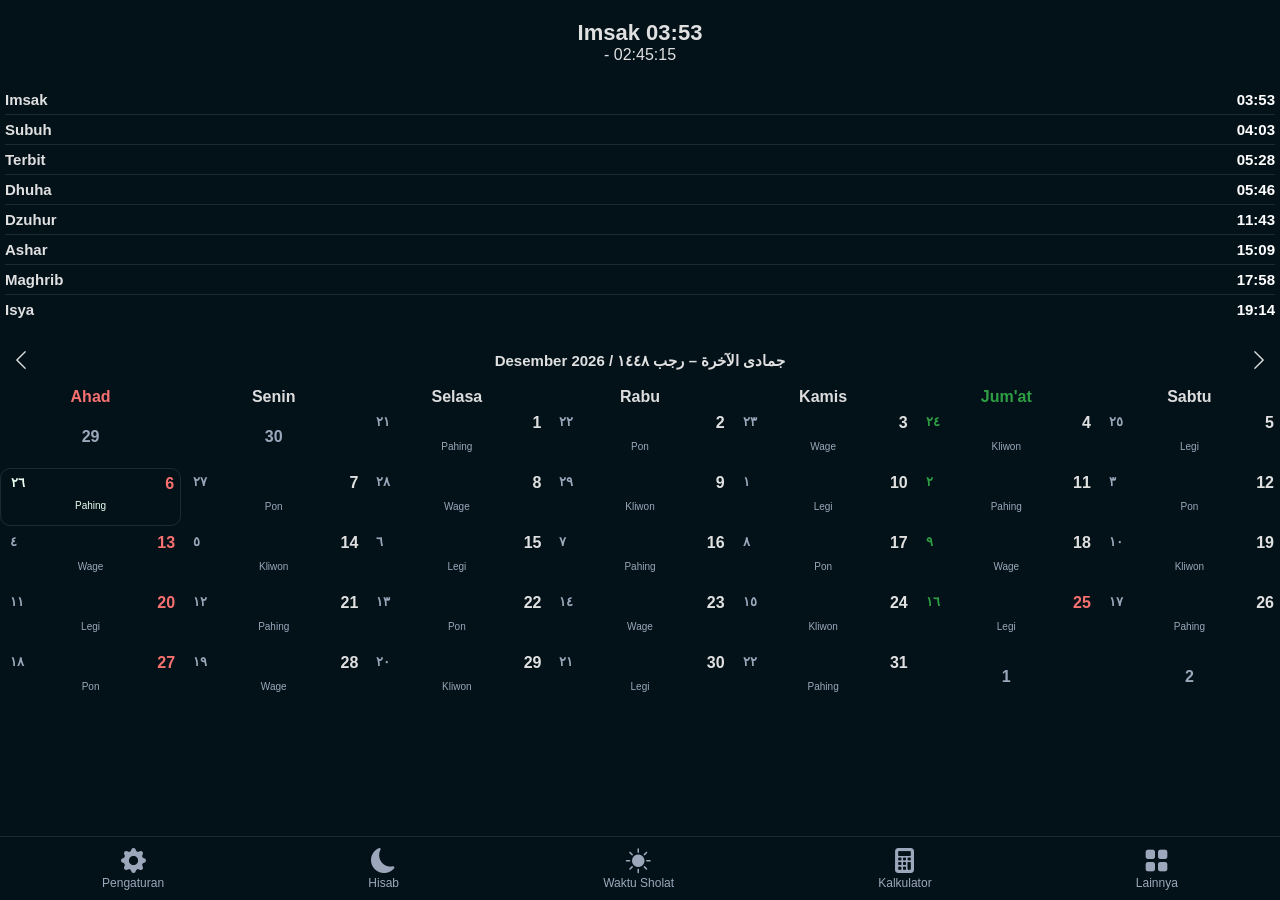
==== index.html @ 2586a1d5 "Mengubah tampilan hisab pada Hisab Ijtima [Jean Meeus]. v1.0" ====
<!DOCTYPE html>
<html lang="id">
<head>
    <meta charset="UTF-8">
    <meta name="viewport" content="width=device-width, initial-scale=1.0">
    <meta name="description" content="Falak 168 memudahkan perhitungan waktu sholat dan ijtima dengan metode hisab pendekatan yang sederhana dan efisien.">
    <meta name="keywords" content="falak, hisab, kalender hijriyah, arah kiblat, ijtima, hilal, df 168, falak, falak 168, perhitungan astronomis, waktu shalat, perhitungam waktu shalat, hisab taqribi, hisab istilahi, hisab urfi">
    
    <!-- Untuk iOS (Safari) -->
    <meta name="apple-mobile-web-app-capable" content="yes">
    <meta name="apple-mobile-web-app-status-bar-style" content="black-translucent">
    <meta name="apple-mobile-web-app-title" content="DF 168">
    <meta name="mobile-web-app-capable" content="yes">
    <meta name="theme-color" content="#0d1117">
    
    <title>Falak 168 - DF 168</title>
    <meta name="viewport" content="width=device-width, initial-scale=1.0, maximum-scale=1.0, user-scalable=no, viewport-fit=cover">
    <link rel="stylesheet" href="css/style.css">
    <link rel="stylesheet" href="css/fbt.css">
    <link href="https://cdn.jsdelivr.net/npm/bootstrap-icons@1.11.3/font/bootstrap-icons.min.css" rel="stylesheet">
    <link rel="manifest" href="manifest.json">
    <link rel="stylesheet" href="https://cdnjs.cloudflare.com/ajax/libs/font-awesome/6.4.0/css/all.min.css">
</head>
<body>
    <div class="container">
        <div class="settings-container" id="settingsPage">
            <div class="settings-header">
                <button class="back-btn" id="closeSettings">
                    <i class="bi bi-arrow-left"></i>
                </button>
                <h2>Pengaturan</h2>
            </div>
            
            <div class="settings-section">
                <div class="settings-section-title">LOKASI</div>
                <div class="settings-item" id="openLocationMode">
                    <div class="settings-text">
                        <strong>Mode Lokasi</strong>
                        <span>Ubah koordinat jika manual</span>
                    </div>
                    <div class="settings-value">
                        <span id="locationModeValue">Otomatis</span>
                        <i class="bi bi-chevron-right"></i>
                    </div>
                </div>
                
                <div class="settings-item" id="openCoordinate">
                    <div class="settings-text">
                        <strong>Koordinat</strong>
                        <span id="coordinateDesc">-6.170, 106.630</span>
                    </div>
                    <div class="settings-value">
                        <span>Ubah</span> <i class="bi bi-chevron-right"></i>
                    </div>
                </div>
            </div>
            
            <div class="settings-section">
                <div class="settings-section-title">WAKTU SHOLAT</div>
                <div class="settings-item" id="openIhtiyat">
                    <div class="settings-text">
                        <strong>Ihtiyat</strong>
                        <span>Penambahan waktu</span>
                    </div>
                    <div class="settings-value">
                        <span id="ihtiyatValue">0 Menit</span>
                        <i class="bi bi-chevron-right"></i>
                    </div>
                </div>
                
                <div class="settings-item" id="toggleAltitude">
                    <div class="settings-text">
                        <div class="setting-item" id="openAltitude">
                            <strong>Koreksi Ketinggian</strong>
                            <br>
                            <span id="altitudeValue">0 M</span>
                        </div>
                    </div>
                    <div class="settings-value settings-switch">
                        <span id="altitudeStatus">Aktif</span>
                    </div>
                </div>
            </div>
            
            <div class="settings-section">
                <div class="settings-section-title">KALENDER</div>
                
                <div class="settings-item" id="">
                    <div class="settings-text">
                        <div class="setting-item" id="">
                            <strong>Hari Agung Islam</strong>
                            
                        </div>
                    </div>
                    <div class="settings-value settings-switch">
                        <span id="">Aktif</span>
                    </div>
                </div>
                <div class="settings-item" id="">
                    <div class="settings-text">
                        <div class="setting-item" id="">
                            <strong>Hari Libur Nasional</strong>
                            
                        </div>
                    </div>
                    <div class="settings-value settings-switch">
                        <span id="">Aktif</span>
                    </div>
                </div>
            </div>
            
            <div class="settings-section">
                <div class="settings-section-title">TAMPILAN</div>
                <div class="settings-item" id="openTheme">
                    <div class="settings-text">
                        <strong>Mode Tema</strong>
                        <span id="themeDesc">Gelap</span>
                    </div>
                    <div class="settings-value">
                        <span><i class="bi bi-sun" id="themeValue"></i>  </span>
                        <i class="bi bi-chevron-right"></i>
                    </div>
                </div>
            </div>
            
            <div class="settings-section">
                <div class="settings-item danger" id="resetSettings">
                    <div class="settings-text">
                        <strong>Reset</strong>
                    </div>
                </div>
            </div>
        </div>
  <!-- Sheet Ihtiyat -->
<div class="sheet" id="sheetIhtiyat">
    <div class="sheet-overlay"></div>
    <div class="sheet-panel">
        <div class="sheet-header">
            <span>Pilih Ihtiyat</span>
            <button class="sheet-close">
                <i class="bi bi-x-lg"></i>
            </button>
        </div>
        <div class="sheet-content">
            <div class="sheet-option" data-val="0">0 Menit (Tanpa Ihtiyat)</div>
            <div class="sheet-option" data-val="2">2 Menit</div>
            <div class="sheet-option" data-val="3">3 Menit</div>
            <div class="sheet-option" data-val="5">5 Menit</div>
        </div>
    </div>
</div>

<!-- Kartu Countdown -->
<div class="card countdown">
    <strong id="nextSholatName">Subuh 04:30</strong>
    <span id="countdownTime">- 00:00:00</span>
</div>

<!-- Daftar Waktu Sholat -->
<div class="card sholat-list">
    <div class="row">
        <span>Imsak</span>
        <b id="imsak">--:--</b>
    </div>
    <div class="row">
        <span>Subuh</span>
        <b id="subuh">--:--</b>
    </div>
    <div class="row">
        <span>Terbit</span>
        <b id="terbit">--:--</b>
    </div>
    <div class="row">
        <span>Dhuha</span>
        <b id="dhuha">--:--</b>
    </div>
    <div class="row">
        <span>Dzuhur</span>
        <b id="dzuhur">--:--</b>
    </div>
    <div class="row">
        <span>Ashar</span>
        <b id="ashar">--:--</b>
    </div>
    <div class="row">
        <span>Maghrib</span>
        <b id="maghrib">--:--</b>
    </div>
    <div class="row">
        <span>Isya</span>
        <b id="isya">--:--</b>
    </div>
</div>

<!-- Kalender -->
<div class="calendar-card">
    <div class="calendar-header">
        <button id="prevMonth">
            <i class="bi bi-chevron-left"></i>
        </button>
        <div class="calendar-title">
            <span id="monthName">Maret</span>
            <span id="yearName">2026</span>
            <span>/</span>
            <span id="hijriMonthYear">Rojab - Sya'ban 1447</span>
        </div>
        <button id="nextMonth">
            <i class="bi bi-chevron-right"></i>
        </button>
    </div>
    
    <div class="calendar-grid day-names">
        <div class="day-name ahad">Ahad</div>
        <div class="day-name">Senin</div>
        <div class="day-name">Selasa</div>
        <div class="day-name">Rabu</div>
        <div class="day-name">Kamis</div>
        <div class="day-name jumat">Jum'at</div>
        <div class="day-name">Sabtu</div>
    </div>
    
    <div class="calendar-grid calendar-days" id="calendarDays"></div>
 </div>

</div>
<div id="hisabOverlay" class="overlay hidden"></div>

<div id="panelHisab" class="hisab-panel hidden">
    <div class="hisab-header">
        <h3>Input Hisab</h3>
        <button id="closeHisab" class="btn-close">
            <i class="bi bi-x"></i>
        </button>
    </div>
    
    <div class="hisab-tabs">
        <button class="tab active">IJTIMA</button>
    </div>
    
    <!-- Konten Ijtima -->
    <div class="hisab-content" id="hisabAkhirBulan">
        <div class="field">
            <label>Tahun</label>
            <input type="number" value="1448" id="inputIjtimaTahun">
        </div>
        <div class="field">
            <label>Bulan</label>
            <select id='inputIjtimaBulan'>
                <option value="1">01. Muharram</option>
                <option value="2">02. Shafar</option>
                <option value="3">03. Rabiul Awal</option>
                <option value="4">04. Rabiul Akhir</option>
                <option value="5">05. Jumadil Awal</option>
                <option value="6">06. Jumadil Akhir</option>
                <option value="7">07. Rajab</option>
                <option value="8">08. Sya'ban</option>
                <option value="9" selected>09. Ramadhan</option>
                <option value="10">10. Syawal</option>
                <option value="11">11. Dzulqa'dah</option>
                <option value="12">12. Dzulhijjah</option>
            </select>
        </div>
        <div class="field">
            <label>Kriteria Imkan Rukyat'</label>
            <select id='inputIjtimaIrtifa'>
                <option value="1">2° Tanpa Umur Hilal</option>
                <option value="2">3° Tanpa Elongasi</option>
                <option value="3" selected>2° Umur Hilal 8 jam (Default)</option>
                <option value="4">3° Elongasi 6.4</option>
            </select>
        </div>
        <div class="field">
            <label>Metode</label>
            <select id='inputIjtimaMetode'>
                <option value="sn">Sullamu an-Nayirein</option>
                <option value="fr">Fathu ar-Rouf Al-Mannan</option>
                <option value="jm" selected>Jean Meeus</option>
            </select>
        </div>
        <button class="btn-process" id="btnProsesHisabIjtima">PROSES</button>
    </div>
    
</div>

<div id="kalkulatorOverlay" class="overlay hidden"></div>
<div id="panelKalkulator" class="hisab-panel hidden">
    <div class="hisab-header">
        <h3>Input Kalkulator</h3>
        <button class="btn-close" id="closeKalkulator">
            <i class="bi bi-x"></i>
        </button>
    </div>
    
    <div class="kalkulator-tabs">
        <button class="tab active">HARI TAHLIL</button>
        <button class="tab">HARI LAHIR</button>
        <button class="tab">CVR-H to M</button>
        <button class="tab">CVR-M to H</button>
    </div>
    
    <!-- Input Hari Tahlil -->
    <div class="hisab-content" id="inputHariTahlil">
        <div class="field">
            <label>Tanggal</label>
            <input type="number" id="tglWafat" min="1" max="30" value="1">
        </div>
        <div class="field">
            <label>Bulan</label>
            <select id="blnWafat">
                <option value="1">01. Muharram</option>
                <option value="2">02. Shafar</option>
                <option value="3">03. Rabiul Awal</option>
                <option value="4">04. Rabiul Akhir</option>
                <option value="5">05. Jumadil Awal</option>
                <option value="6">06. Jumadil Akhir</option>
                <option value="7">07. Rajab</option>
                <option value="8">08. Sya'ban</option>
                <option value="9">09. Ramadhan</option>
                <option value="10">10. Syawal</option>
                <option value="11">11. Dzulqa'dah</option>
                <option value="12">12. Dzulhijjah</option>
            </select>
        </div>
        <div class="field">
            <label>Tahun</label>
            <input type="number" id="thnWafat" value="1447">
        </div>
        <button class="btn-process" id="btnHitungTahlilH">PROSES</button>
    </div>
    
    <!-- Input Hari Lahir -->
    <div class="hisab-content hidden" id="inputHariLahir">
        <div class="field">
            <label>Tanggal</label>
            <input type="date" id="birthdate" required>
        </div>
        <div class="field">
            <label>Jumlah hari keseluruhan</label>
            <input type="text" id="resultDays" name="resultDays" placeholder="Hasil langsung disini" readonly>
        </div>
        <div class="field">
            <label>Jumlah tahun/bulan/hari</label>
            <input type="text" id="resultYearsMonthsDays" name="resultYearsMonthsDays" placeholder="Hasil langsung disini" readonly>
        </div>
        <button class="btn-process" id="calculateDays">PROSES</button>
    </div>
    
        <!-- Konversi Hijri ke Masehi -->
    <div class="hisab-content hidden" id="konveriH_M">
        <div class="field">
            <label>Tanggal</label>
            <input id="inputTanggalHM" type="number" min="1" max="31" value="1">
        </div>
        <div class="field">
            <label>Bulan</label>
            <select id='inputBulanHM'>
                <option value="1">01. Muharram</option>
                <option value="2">02. Shafar</option>
                <option value="3">03. Rabiul Awal</option>
                <option value="4">04. Rabiul Akhir</option>
                <option value="5">05. Jumadil Awal</option>
                <option value="6">06. Jumadil Akhir</option>
                <option value="7">07. Rajab</option>
                <option value="8">08. Sya'ban</option>
                <option value="9">09. Ramadhan</option>
                <option value="10">10. Syawal</option>
                <option value="11">11. Dzulqa'dah</option>
                <option value="12">12. Dzulhijjah</option>
            </select>
        </div>
        <div class="field">
            <label>Tahun</label>
            <input type="number" id="inputTahunHM" value="1447">
        </div>
        <button class="btn-process" id="btnProsesKonversiH_M">PROSES</button>
    </div>
    
    <!-- Konversi Masehi ke Hijri -->
    <div class="hisab-content hidden" id="konveriM_H">
        <div class="field">
            <label>Tanggal</label>
            <input id="inputTanggalMH" type="number" min="1" max="31" value="20">
        </div>
        <div class="field">
            <label>Bulan</label>
            <select id='inputBulanMH'>
                <option value="1">01. Januari</option>
                <option value="2">02. Februari</option>
                <option value="3">03. Maret</option>
                <option value="4">04. April</option>
                <option value="5">05. Mei</option>
                <option value="6">06. Juni</option>
                <option value="7">07. Juli</option>
                <option value="8">08. Agustus</option>
                <option value="9">09. September</option>
                <option value="10">10. Oktober</option>
                <option value="11">11. November</option>
                <option value="12">12. Desember</option>
            </select>
        </div>
        <div class="field">
            <label>Tahun</label>
            <input type="number" id="inputTahunMH" value="2026">
        </div>
        <button class="btn-process" id="btnProsesKonversiM_H">PROSES</button>
    </div>
    
</div>

<div id="lainnyaOverlay" class="overlay hidden"></div>
<div id="panelLainnya" class="hisab-panel hidden">
    <div class="hisab-header">
        <h3>Input lainnya</h3>
        <button class="btn-close" id="closeLainnya">
            <i class="bi bi-x"></i>
        </button>
    </div>
    
<div class="lainnya-tabs">
  <div class="lainnya-methods">
    <div class="lainnya-icons">
       <div class="lainnya-icon" title="Download" id="btnMenuDownload">
            <i class="fa-solid fa-download"></i>
            <span>Download</span>
      </div>
      <!--
      <div class="lainnya-icon" title="Belajar ngoding" id="btnMenuNgoding">
            <i class="fa-solid fa-code"></i>
            <span>Ngoding</span>
      </div>
      -->
      <div class="lainnya-icon" title="Data Lokasi" id="btnMenuLokasi">
            <i class="fa-solid fa-location-dot"></i>
            <span>Lokasi</span>
      </div>
    </div>
    </div>
  </div>
</div>
    
</div>

<div id="panelHasilHariLahir" class="hisab-panel hidden">
    <div class="hisab-header">
        <button id="btnBackHariLahir" class="back-btn">
            <i class="bi bi-arrow-left"></i>
        </button>
        <h3>Hasil Hari Lahir</h3>
    </div>
    <div class="card hisab-content">
        <div class="hasil-row" id="hasilHariLahir"></div>
    </div>
</div>

<div id="panelHasilHariTahlil" class="hisab-panel hidden">
    <div class="hisab-header">
        <button id="btnBackHariTahlil" class="back-btn">
            <i class="bi bi-arrow-left"></i>
        </button>
        <h3>Hasil Hari Tahlil</h3>
    </div>
    <div class="card hisab-content">
        <div class="hasil-row" id="hasilHariTahlil"></div>
    </div>
</div>

<div id="panelHasilKonversiM_H" class="hisab-panel hidden">
    <div class="hisab-header">
        <button id="btnBackToKonversiM_H" class="back-btn">
            <i class="bi bi-arrow-left"></i>
        </button>
        <h3>Hisab Konversi Masehi ke Hijri</h3>
    </div>
    <div class="card hisab-content">
        <div class="hasil-row" id="hasilKonversiM_H"></div>
    </div>
</div>

<div id="panelHasilKonversiH_M" class="hisab-panel hidden">
    <div class="hisab-header">
        <button id="btnBackToKonversiH_M" class="back-btn">
            <i class="bi bi-arrow-left"></i>
        </button>
        <h3>Hisab Konversi Hijri ke Masehi</h3>
    </div>
    <div class="card hisab-content">
        <div class="hasil-row" id="hasilKonversiH_M"></div>
    </div>
</div>

<div id="panelHasilHisab" class="hisab-panel hidden">
    <div class="hisab-header">
        <button id="btnBackToIjtima" class="back-btn">
            <i class="bi bi-arrow-left"></i>
        </button>
        <h3>Hasil Hisab</h3>
    </div>
    <div class="hasil-row" id="hasilHisabAkhirBulan"></div>
</div>

<!-- Menu Lainnya - Download -->
<div id="panelMenuDownload" class="hisab-panel hidden">
    <div class="hisab-header">
        <button id="btnBackToDownload" class="back-btn">
            <i class="bi bi-arrow-left"></i>
        </button>
        <h3>Download</h3>
    </div>
    <div class="card hisab-content">
        <div class="hasil-row" id="listDownload"></div>
    </div>
</div>
<!-- Menu Lainnya - Download -->
<div id="panelMenuLokasi" class="hisab-panel hidden">
    <div class="hisab-header">
        <button id="btnBackToLokasi" class="back-btn">
            <i class="bi bi-arrow-left"></i>
        </button>
        <h3>Lokasi</h3>
    </div>
    <div class="card hisab-content">
        <div class="hasil-row" id="listLokasi"></div>
    </div>
</div>

<!-- Footer Menu -->
<div class="footer">
    <div class="menu" id="menuPengaturan">
        <i class="bi bi-gear-fill"></i>
        <br>Pengaturan
    </div>
    <div class="menu" id="menu-hisab">
        <i class="bi bi-moon-fill"></i>
        <br>Hisab
    </div>
    <div class="menu" id="menu-hisabWS">
        <i class="bi bi-sun-fill"></i>
        <br>Waktu Sholat
    </div>
    <div class="menu" id="menu-kalkulator">
        <i class="bi bi-calculator-fill"></i>
        <br>Kalkulator
    </div>    
    <div class="menu" id="btnMenuLainnya"><i class="bi bi-grid-fill"></i>
        <br>Lainnya
    </div>

</div>

<script src="js/main.js"></script>
<script src="js/menu-settings.js"></script>
<script src="js/sn.js"></script>
<script src="js/fr.js"></script>
<script src="js/jm.js"></script>
<script src="js/menu-hisab.js"></script>
<script src="js/menu-kalkulator.js"></script>
<script src="js/menu-lainnya.js"></script>
<script src="js/menu-menu-waktu-shalat.js"></script>
</body>
</html>
---- css/style.css ----
@import url("https://cdn.jsdelivr.net/npm/bootstrap-icons@1.13.1/font/bootstrap-icons.min.css");
@import url("https://fonts.googleapis.com/css2?family=Poppins:wght@200;300;400;500;600;700&display=swap");
:root {
  scroll-behavior: smooth;
}

:root {
  --bkg-color-aslK: #E3A127;
  --clr-aslK: #E3A127;
  --clr-gold: #ff9800;
  --before-aslK: #ff9800;
  --hover-aslK: #e68900;  
  --bg:#031219;/**/
  --card:#13181C;
  --bg-footer:#031219;
  --text:#e6edf3;
  --muted:#9da7bb;
  --accent:#2ea043;
  --primary: #1a5f7a;
  --primary-dark: #0d3b4d;
  --dark: #1a202c;
  --paper: #fefcf0;
  --shadow: 0 4px 20px rgba(0, 0, 0, 0.08);
  --transition: all 0.3s ease;
  --hover-aslB: #0056b3;
  --before-aslB: #007bfe;
  --clr-aslB: #007bff;
  --clr-poek: #333333;
  --light: #f7f7f7;
  --border: #999999;
}
:root {
    --default-font: "Roboto", system-ui, -apple-system, "Segoe UI", Roboto,
        "Helvetica Neue", Arial, "Noto Sans", "Liberation Sans", sans-serif,
        "Apple Color Emoji", "Segoe UI Emoji", "Segoe UI Symbol",
        "Noto Color Emoji";
    --heading-font: "Raleway",  sans-serif;
    --nav-font: "Poppins", sans-serif;
    --typed-font: Courier New, monospace;
}
* {
  box-sizing:border-box;
  margin:0;
  padding:0;
  font-family: "Google Sans", "Roboto", "Segoe UI", "Open Sans", sans-serif;
  user-select: none;
  -webkit-tap-highlight-color: transparent;
}

html, body {
  overscroll-behavior: none;
  -webkit-touch-callout: none;
}
body {
  background:var(--bg);
  color:var(--text);
  padding-bottom:80px;
  font-family: font-family: "Google Sans", "Roboto", "Segoe UI", "Open Sans", sans-serif;;
}

#app {
  width: 100%;
  height: 100%;
  overflow-y: auto;
  -webkit-overflow-scrolling: touch; 
}

.card {
  padding:5px;
}

.sholat-list .row{
  display:flex;
  justify-content:space-between;
  padding:6px 0;
  border-bottom:1px solid rgba(255,255,255,0.1);
  font-size:15px;
  font-weight: 700;
}
.sholat-list .row:last-child{
  border-bottom:none;
}
.sholat-list b{
  color:#ffffff;
}

.sholat-list .row.next{
  color: #ffffff;
}
.sholat-list .row.next b{
  color:var(--accent);
}

.countdown {
  text-align:center;
  font-size:16px;
  padding: 16px;
}

.countdown strong {
  display:block;
  font-size:22px;
  margin-top:4px;
}
/* === KALENDER === */
.calendar-card {
  margin-top: 15px;
}

.calendar-header {
  display:flex;
  align-items:center;
  justify-content:space-between;
  margin-bottom:10px;
}

.calendar-header button {
  background:none;
  border:none;
  color:var(--text);
  font-size:22px;
  cursor:pointer;
  padding:4px 10px;
}

.calendar-header button:active {
  transform:scale(.9);
}

.calendar-title {
  font-size: 15px;
  font-weight:600;
}

.calendar-grid {
  display:grid;
  grid-template-columns:repeat(7,1fr);
  gap:2px;
}

.day-names {
  margin-bottom: 2px;
}

.day-name {
  text-align: center;
  font-weight: 600;
  color: #ddd;
  font-size: 16px;
}

.day-name.jumat {
  color:var(--accent);
}

.day-name.ahad {
  color:#f87171;
}

.day.empty {
  display:flex;
  justify-content:center;
  align-items:center;
  background:transparent;
  box-shadow:none;
  color: var(--muted);
}

/* matikan absolute kalau kosong */
.day.empty .date,
.day.empty .hijri,
.day.empty .pasaran {
  position: static;
}

.day {
  position: relative;
  border-radius: 10px;
  min-height: 58px;
  padding: 6px;
}

/* Tanggal Masehi (besar di kanan atas) */
.day .date {
  position: absolute;
  top: 6px;
  right: 6px;
  font-weight: 600;
}

.day .hijri {
  position: absolute;
  left: 10px;
  font-size: 13px;
  color: var(--muted);
  font-weight:600;
}

.day .pasaran {
  position: absolute;
  bottom: 14px;
  left: 50%;
  transform: translateX(-50%);
  font-size: 10px;
  color: var(--muted);
  font-weight: 450;
}

.day.ahad .date {
  color:#f87171;
}

.day.today {
  border: 1px solid rgba(255,255,255,0.1);
}

.day.today .hijri,
.day.today .pasaran{
  color:#eafff1;
}
.day.prev-month, .day.next-month{
  background:#0b0f14;
  opacity:0.4;
  justify-content: center;
}

.footer {
  position:fixed;
  bottom:0;
  left:0;
  right:0;
  background:var(--bg-footer);
  display:flex;
  justify-content:space-around;
  padding:10px 0;
  border-top:1px solid rgba(255,255,255,0.1);
}

.footer .menu {
  text-align:center;
  font-size:12px;
  color:var(--muted);
}
.footer .menu a {
  color: var(--muted);
}
.footer .menu i {
  font-size:25px;
}
.footer .menu.active,
.footer .menu:hover {
  color: var(--clr-aslK);
}
.footer .menu.active,
.footer .menu a:hover {
  color: var(--clr-aslK);
}

.settings-container {
  position: fixed;
  inset: 0;
  background: var(--bg);
  color: var(--text);
  z-index: 999;
  display: none;
  overflow-y: auto;
  transform: translateY(100%);
  opacity: 0;
  transition: transform 0.5s ease, opacity 0.5s ease;
}

.settings-container.show {
  transform: translateY(0);
  opacity: 1;
}
body.light .settings-container {
  background: var(--light);
}
@keyframes slideUp {
  from{
    transform: translateY(100%);
    opacity: 0;
  }
  to{
    transform: translateY(0);
    opacity: 1;
  }
}

.settings-header {
  position: sticky;
  top: 0;
  left: 0;
  right: 0;
  z-index: 100;
  display: flex;
  align-items: center;
  gap: 1rem;
  padding: 1rem 0.5rem;
  backdrop-filter: blur(10px);
  -webkit-backdrop-filter: blur(10px);
  border-bottom: 1px solid rgba(255, 255, 255, 0.08);
  box-shadow: 0 2px 8px rgba(0, 0, 0, 0.02);
  background: var(--bg);
}
body.light .settings-header {
  background: var(--light);
  color: var(--clr-poek);
}
.settings-header .back-btn {
  display: flex;
  align-items: center;
  justify-content: center;
  width: 36px;
  height: 36px;
  background: transparent;
  border: none;
  border-radius: 50%;
  font-size: 1.25rem;
  cursor: pointer;
  transition: all 0.2s ease;
  color: var(--text);
}
body.light .settings-header .back-btn {
  color: var(--clr-poek);
}
.settings-header .back-btn:hover {
  background: rgba(0, 0, 0, 0.05);
}

.settings-header .back-btn:active {
  transform: scale(0.95);
}

/* Title */
.settings-header h2 {
  margin: 0;
  font-size: 1.25rem;
  font-weight: 600;
  letter-spacing: -0.3px;
}

.settings-section {
  margin-bottom: 0px;
}

.settings-item {
  background: var(--card);
  border-radius: 12px;
  padding: 12px 14px;
  display: flex;
  justify-content: space-between;
  align-items: center;
  margin-bottom: 10px;
  font-size: .9rem;
}
body.light .settings-item {
  background: #ffffff;
  box-shadow: 0 2px 8px rgba(0, 0, 0, .02);
}
.settings-item:last-child {
  border-bottom:none;
}

.settings-section {
  margin-top:18px;
}

.settings-section-title {
  padding:6px 16px;
  font-size:12px;
  font-weight:600;
  color:var(--clr-gold);
}
body.light .settings-section-title {
  color:var(--clr-aslB);
}

.settings-text {
  display:flex;
  flex-direction:column;
}

.settings-text strong {
  font-size:14px;
  font-weight:500;
}
body.light .settings-text strong {
  color: var(--clr-poek);
}
.settings-text span {
  font-size:12px;
  color:var(--muted);
  margin-top:2px;
}
body.light .settings-text span {
  color: #444444;
}
.settings-value {
  font-size:13px;
  color: var(--clr-aslK);
  display:flex;
  align-items:center;
  gap:6px;
}
body.light .settings-value {
  color: var(--clr-aslB);
}
.settings-value i {
  font-size:14px;
  opacity:.6;
}

.settings-switch {
  background: #1f2933;
  border-radius:999px;
  padding:4px 10px;
  font-size:12px;
}
body.light .settings-switch {
  background: #eaeaea;
}
.sheet {
  position: fixed;
  bottom: -100%;
  left: 0;
  width:100%;
  background: var(--bg);
  border-radius: 4px 10px;
  padding: 16px;
  transition: .3s;
  z-index: 999;
  border-top: 1px solid rgba(255, 255, 255, 0.08);
}
body.light .sheet {
  border-top: 1px solid rgba(0, 0, 0, 0.07);
  background: var(--light);
}
.sheet.show { bottom:0 }
.sheet-option {
  padding:14px;
  color:#fff;
}
body.light .sheet-option {
  color:#111;
}

.sheet-option:active {
  background:#1e1e1e;
}

.sheet-header {
  display: flex;
  align-items: center;
  justify-content: space-between;
  padding: 16px;
  border-bottom: 1px solid rgba(255,255,255,0.1);
  font-weight: 600;
}
body.light .sheet-header {
  border-bottom: 1px solid rgba(0,0,0,0.2);
}
.sheet-header .sheet-close {
  background: transparent;
  border: none;
  color: #fff;
  cursor: pointer;
}
body.light .sheet-header .sheet-close {
  color: #111;
}
.hisab-container {
  position: fixed;
  inset: 0;
  z-index: 9999;
  background: var(--bg);
  display: none;
  overflow-y: auto;
}

.hisab-menu,
.hisab-sub {
  display:none;
}

.hisab-menu.active,
.hisab-sub.active {
  display:block;
}

.settings-item {
  padding:14px;
  border-bottom:1px solid rgba(255,255,255,.1);
}

.settings-item span {
  display:block;
  font-size:12px;
  opacity:.7;
}

.settings-item.disabled {
  opacity:.4;
}

.overlay {
  position: fixed;
  inset: 0;
  background: rgba(0,0,0,0.70);
  z-index: 1000;
}

.hidden {
  display: none;
}

.hisab-panel {
  position: fixed;
  bottom: 0;
  width: 100%;
  max-width: 420px;
  background: var(--bg-footer);
  border-radius: 18px 18px 0 0;
  z-index: 1001;
  padding-bottom: 16px;
  max-height: 90vh;
  overflow-y: auto;
  animation: slideUp .7200s ease;
}
body.light .hisab-panel {
  background: var(--light);
}
.hisab-header {
  display: flex;
  align-items: center;
  justify-content: space-between;
  padding: 14px 16px;
  border-bottom: 1px solid rgba(255,255,255,0.1);
}
body.light .hisab-header {
  border-bottom: 1px solid rgba(0,0,0,0.2)
}

.hisab-header .back-btn {
  color: var(--text);
  background: transparent;
  border: none;
  font-size: 1.25rem;
}
body.light .hisab-header .back-btn {
  color: var(--clr-poek)
}
.hisab-header h3 {
  margin: 0;
  font-size: 16px;
  color: #fff;
  font-weight: 600;
}
body.light .hisab-header h3 {
  color: var(--clr-poek);
}
.btn-close {
  background: none;
  border: none;
  font-size: 22px;
  color: #fff;
  cursor: pointer;
}
body.light .btn-close {
  color: var(--clr-poek);
}
.hisab-tabs {
  display: flex;
  gap: 22px;
  padding: 10px 16px 0;
  border-bottom: 1px solid rgba(255,255,255,0.1);
}
body.light .hisab-tabs {
  border-bottom: 1px solid rgba(0,0,0,0.2);
}

.hisab-tabs .tab {
  background: none;
  border: none;
  color: #aaa;
  font-size: 13px;
  padding-bottom: 8px;
  cursor: pointer;
}
body.light .hisab-tabs .tab {
  color: var(--clr-poek);
}
.hisab-tabs .tab.active {
  color: var(--clr-gold);
  border-bottom: 2px solid var(--clr-gold);
}
body.light .hisab-tabs .tab.active {
  color: var(--clr-aslB);
  border-bottom: 2px solid var(--clr-aslB);
}
.hisab-content {
  padding: 14px 16px;
}

.field {
  margin-bottom: 14px;
}

.field label {
  display: block;
  font-size: 12px;
  color: #cfcfcf;
  margin-bottom: 4px;
}
body.light .field label {
  color: #222222;
}
.field span {
  font-size: 14px;
  color: #fff;
}

.field input, .field select {
  width: 100%;
  background: transparent;
  border: none;
  border-bottom: 1px solid rgba(255,255,255,0.4);
  color: #fff;
  padding: 6px 2px;
  font-size: 14px;
}
body.light .field input {
  border-bottom: 1px solid rgba(0,0,0,0.4);
  color: #222222;
}
body.light .field select {
  border-bottom: 1px solid rgba(0,0,0,0.4);
  color: #222222;
}
.field input:focus,
.field select:focus {
  outline: none;
  border-bottom-color: var(--clr-gold);
}
body.light .field input:focus {
  border-bottom-color: var(--clr-aslB);
}
body.light .field select:focus {
  border-bottom-color: var(--clr-aslB);
}

.btn-process {
  width: 100%;
  display: inline-block;
  padding: 12px 30px;
  font-size: 18px;
  text-decoration: none;
  border: 2px solid transparent;
  border-radius: 10px;
  position: relative;
  background: rgba(2, 5, 0, 0.3);
  color: #ffffff;
  letter-spacing: 2px;
  overflow: hidden;
  transition: color 0.3s ease, background 0.3s ease;
  margin-top: 10px;
}
body.light .btn-process {
  background: rgba(255, 255, 255, 0.7);
  color: #000000;
}
.btn-process::before {
  content: "";
  position: absolute;
  top: -50%;
  left: -50%;
  width: 200%;
  height: 200%;
  background: linear-gradient(
    45deg,
    #ff0000,
    #ff9900,
    #33ff00,
    #00ffff,
    #0000ff,
    #ff0099,
    #ff0000
  );
  background-size: 400% 400%;
  z-index: -1;
  filter: blur(10px);
  animation: neonBorder 5s linear infinite;
}
.btn-process:hover::before {
  filter: blur(20px);
}
.btn-process::after {
  content: "";
  position: absolute;
  top: 2px;
  left: 2px;
  right: 2px;
  bottom: 2px;
  background: rgba(0, 0, 0, 0.8);
  border-radius: 8px;
  z-index: -1;
}

@keyframes neonBorder {
  0% {
    background-position: 0% 50%;
  }
  50% {
    background-position: 100% 50%;
  }
  100% {
    background-position: 0% 50%;
  }
}

.poinHasilHisab {
  margin-bottom:20px;
  margin-top: 10px;
}

.hasil-row {
  display: flex;
  flex-direction: column;
  gap: 2px;
  margin-top: 10px;
}

.hisab-panel::-webkit-scrollbar {
  width: 6px;
}

.hisab-panel::-webkit-scrollbar-thumb {
  background: #555;
  border-radius: 3px;
}

.hisab-panel::-webkit-scrollbar-track {
  background: #1e1e1e;
}

.hisab-panel.show,
.overlay.show {
  display: block;
}

.kalkulator-tabs {
  display: flex;
  gap: 22px;
  padding: 10px 16px 0;
  border-bottom: 1px solid rgba(255,255,255,0.1);
}
body.light .kalkulator-tabs {
  border-bottom: 1px solid rgba(0,0,0,0.2);
}

.kalkulator-tabs .tab {
  background: none;
  border: none;
  color: #aaa;
  font-size: 13px;
  padding-bottom: 8px;
  cursor: pointer;
}
body.light .kalkulator-tabs .tab {
  color: #222222;
}
.kalkulator-tabs .tab.active {
  color: var(--clr-gold);
  border-bottom: 2px solid var(--clr-gold);
}
body.light .kalkulator-tabs .tab.active {
  color: var(--clr-aslB);
  border-bottom: 2px solid var(--clr-aslB);
}

.tahlil-table {
  width: 100%;
  border-collapse: collapse;
  font-size: 14px;
}

.tahlil-table th,
.tahlil-table td {
  padding: 8px 6px;
  border-bottom: 1px solid #ddd;
}

.tahlil-table th {
  text-align: left;
}

.note {
  margin-top: 8px;
  color: #666;
}

.hisab-list .row {
  display:flex;
  justify-content:space-between;
  padding: 4px 6px;
  border-bottom:1px solid #222;
  font-size:13px;
  color: var(--muted);
}
.hisab-list .tbl {
  font-weight: 450;
  display:flex;
  justify-content:space-between;
  padding: 4px 6px;
  border-bottom:1px solid #222;
  font-size:13px;
}
.sub {
  text-align: center;
  font-weight: 700;
  margin: 10px 0px;
}
.lainnya-icons {
    display: flex;
    gap: 2px;
    align-items: center;
    flex-wrap: wrap;
    padding: 6px 4px;
}

.lainnya-icon {
    display: flex;
    flex-direction: column;
    align-items: center;
    gap: 10px;
    cursor: pointer;
    padding: 10px;
    transition: all 0.3s ease;
}

.lainnya-icon i {
    font-size: 30px;
    color: var(--muted);
}
body.light .lainnya-icon i {
    color: #444444;
}

.lainnya-icon span {
    font-size: 12px;
    color: var(--muted);
    font-weight: 500;
}
body.light .lainnya-icon span {
    color: #444444;
}

.lainnya-icon:hover {
    transform: translateY(-2px);
}

.lainnya-icon:hover i {
    color: var(--clr-gold);
}

.lainnya-icon:hover span {
    color: var(--clr-gold);
}

.download-file {
  background: transparent;
}

.download-file h4 {
  font-size: 1rem;
  font-weight: 600;
  margin-top: 30px;
  margin-bottom: 15px;
  position: relative;
}

.download-file h4::before {
  content: "★";
  color: var(--clr-aslK);
  font-size: 1rem;
  margin-right: 5px;
}
body.light .download-file h4::before {
  color: var(--clr-aslB);
}

.download-file ul {
  list-style: none;
  padding: 0;
}

.download-file ul li {
  margin-bottom: 10px;
  padding-left: 25px;
  position: relative;
  font-size: 0.85rem;
}

.download-file ul li::before {
  content: "›";
  position: absolute;
  left: 5px;
  color: var(--clr-aslK);
  font-weight: bold;
}
body.light .download-file ul li::before {
  color: var(--clr-aslB);
}

.download-file a {
  color: var(--before-aslK);
  text-decoration: none;
  font-weight: 500;
  transition: color 0.3s ease;
}
.download-file p {
  padding-top: 5px;
}
body.light .download-file a {
  color: var(--before-aslB);
}
.download-file a:hover {
  color: var(--hover-aslK);
  text-decoration: underline;
}
body.light .download-file a:hover {
  color: var(--hover-aslB);
}


/* === LIGHT MODE === */
body.light {
  background: var(--light);
  color: var(--clr-poek);
}

body.light .card {
  background: var(--light);
}

body.light .sholat-list .row {
  border-bottom-color: #e1e1e1;
}

body.light .sholat-list .row b {
  color: var(--dark);
}

body.light .sholat-list .row.next b {
  color: var(--primary);
}

body.light .countdown {
  color: var(--dark);
}

body.light .countdown strong {
  color: var(--dark);
}

body.light .calendar-header button {
  color: var(--dark);
}

body.light .day {
  background: #f8f9fa;
}

body.light .day-name {
  color: #000;
}

body.light .day-name.jumat {
  color: #2d6a4f;
}

body.light .day.empty {
  background: transparent;
  color: #aaa;
}

body.light .day .hijri,
body.light .day .pasaran {
  color: var(--clr-poek);
}

body.light .day.today {
  border: 1px solid #ddd;
}

body.light .day.today .hijri,
body.light .day.today .pasaran {
  color: #000;
}

body.light .day.prev-month,
body.light .day.next-month {
  background: #f1f3f4;
  opacity: 0.6;
}

body.light .day.ahad .date {
  color: #e53e3e;
}

body.light .day-name.ahad {
  color: #e53e3e;
}

body.light .footer {
  background: var(--light);
  border-color: #eee;
}
body.light .footer .menu {
  color: #444444;
}
body.light .footer .menu a{
  color: #444444;
}

.islam-row {
    display: flex;
    justify-content: space-between;
    font-size: 14px;
    margin-top: 8px;
}

.hAgungIslam-label {
    color: #66bb6a;
}

body.light .hAgungIslam-label {
    color: #2d6a4f; 
}

.hAgungIslam-label-value {
    color: #e0e0e0;
    max-width: 200px;
    text-align: right;
}

/* Jika tetap ingin support dark mode */
@media (prefers-color-scheme: dark) {
    .islam-value {
        color: #e0e0e0;
    }
}

.liburRow {
  display: flex;
  justify-content: space-between;
  font-size: 14px;
  margin-top: 8px;
}

#customDateModal {
    position: fixed;
    top: 0;
    left: 0;
    width: 100%;
    height: 100%;
    background: rgba(0, 0, 0, 0.7);
    display: flex;
    justify-content: center;
    align-items: center;
    z-index: 9999;
    opacity: 0;
    transition: opacity 0.2s ease;
}

.custom-modal {
    background: #1e1e1e;
    border-radius: 8px;
    padding: 0;
    max-width: 360px;
    width: 90%;
    box-shadow: 0 8px 24px rgba(0, 0, 0, 0.4);
    font-family: -apple-system, BlinkMacSystemFont, 'Segoe UI', Roboto, sans-serif;
    overflow: hidden;
    border: 1px solid #333;
}
body.light .custom-modal {
  background: #f2f2f2;
  box-shadow: 0 8px 24px rgba(255, 255, 255, 0.1)
  border: 1px solid #333;
}
/* Modal Content */
.modal-content {
    padding: 20px;
}

/* Masehi Date */
.modal-masehi-date {
    font-size: 18px;
    font-weight: 500;
    color: #ffffff;
    margin-bottom: 4px;
}
body.light .modal-masehi-date {
    color: var(--clr-poek);
}
body.light .modal-hijri-date {
    color: #363636;
}

.modal-hijri-date {
    font-size: 14px;
    color: #9e9e9e;
    margin-bottom: 16px;
}

.modal-divider {
    height: 1px;
    background: #333;
    margin: 12px 0;
}
body.light .modal-divider {
    background: #999;
}

.modal-pasaran-row {
    display: flex;
    justify-content: space-between;
    font-size: 14px;
    margin-bottom: 8px;
}

.modal-pasaran-label {
    color: #9e9e9e;
}
body.light .modal-pasaran-label {
    color: #303030;
}

.modal-pasaran-value {
    color: #e0e0e0;
    font-weight: 500;
}
body.light .modal-pasaran-value {
    color: var(--clr-poek);
}

/* Libur Row */
.modal-libur-row {
    display: flex;
    justify-content: space-between;
    margin-bottom: 8px;
}

.modal-libur-label {
    color: #ef5350;
}
body.light .modal-libur-label {
    color: #d32f2f;
}

.modal-libur-value {
    color: #e0e0e0;
    max-width: 200px;
    text-align: right;
}
body.light .modal-libur-value {
    color: var(--clr-poek);
}

/* Close Button */
.modal-close-btn {
    width: 100%;
    padding: 14px;
    background: transparent;
    color: #eaeaea;
    border: none;
    border-top: 1px solid #333;
    font-size: 14px;
    font-weight: 500;
    cursor: pointer;
    transition: all 0.15s;
}
body.light .modal-close-btn {
    color: #515151;
    border-top: 1px solid #999;
}

.modal-close-btn:hover {
    background: #2a2a2a;
    color: #e0e0e0;
}

body.light .modal-close-btn:hover {
    background: #cccccc;
    color: #616161;
}

.day.national-holiday .date {
    color: #f87171 !important;
}
body.light .day.national-holiday .date {
    color: #d32f2f !important;
}

.day.islamic-holiday .date {
    color: var(--accent) !important;
}
body.light .day.islamic-holiday .date {
    color: #2d6a4f !important;
}

.day.jumat .hijri {
    color: var(--accent) !important;
}
body.light .day.jumat .hijri {
    color: #2d6a4f !important;
}

/* Hover effect */
.day:hover {
    opacity: 0.8;
    transform: scale(0.98);
    transition: all 0.15s ease;
}

.day:hover .date {
    font-weight: bold;
}
---- css/fbt.css ----
:root {
        --card-bg: #13131a;
        --text: #e0e0e0;
        --text-secondary: #a0a0b0;
        --kuning: #ff8c42;
        --kuning-glow: rgba(255, 140, 66, 0.3);
        --code-bg: #1a1a24;
        --mutedd: #6b6b80;
    }

    .feature-unavailable {
        display: flex;
        align-items: center;
        justify-content: center;
    }

    .feature-container {
        text-align: center;
        max-width: 650px;
        width: 100%;
        animation: fadeInUp 0.6s ease-out;
    }

    .code-snippet {
        background: var(--code-bg);
        border: 1px solid var(--border);
        border-radius: 12px;
        padding: 16px 20px;
        font-family: 'JetBrains Mono', 'Fira Code', 'Cascadia Code', 'Consolas', monospace;
        font-size: 0.9rem;
        color: #c9c9d9;
        text-align: left;
        margin: 0 auto 28px;
        max-width: 420px;
        overflow-x: auto;
        white-space: pre;
        position: relative;
        cursor: pointer;
        transition: border-color 0.2s ease;
    }

    .code-snippet:hover {
        border-color: #505060;
    }

    .code-snippet .comment {
        color: #6a9955;
    }

    .code-snippet .keyword {
        color: #c586c0;
    }

    .code-snippet .function {
        color: #dcdcaa;
    }

    .code-snippet .string {
        color: #ce9178;
    }

    .code-snippet .property {
        color: #9cdcfe;
    }

    .copy-indicator {
        position: absolute;
        top: -10px;
        right: 12px;
        background: var(--kuning);
        color: #000;
        font-size: 0.7rem;
        padding: 4px 10px;
        border-radius: 20px;
        font-weight: 600;
        opacity: 0;
        transition: opacity 0.2s ease;
        pointer-events: none;
    }

    .copy-indicator.visible {
        opacity: 1;
    }

    .button-group {
        display: flex;
        gap: 12px;
        justify-content: center;
        flex-wrap: wrap;
    }

    .btn {
        display: inline-flex;
        align-items: center;
        gap: 8px;
        padding: 12px 24px;
        border-radius: 50px;
        font-size: 0.95rem;
        font-weight: 600;
        text-decoration: none;
        cursor: pointer;
        transition: all 0.25s ease;
        border: 2px solid transparent;
        letter-spacing: 0.2px;
    }

    .footer-note {
        margin-top: 32px;
        font-size: 0.85rem;
        color: var(--mutedd);
    }

    .footer-note span {
        color: var(--kuning);
        font-weight: 600;
    }

    /* Partikel */
    .particles {
        position: fixed;
        top: 0;
        left: 0;
        width: 100%;
        height: 100%;
        pointer-events: none;
        z-index: 0;
        overflow: hidden;
    }

    .particle {
        position: absolute;
        background: var(--kuning);
        border-radius: 50%;
        opacity: 0;
        animation: floatUp linear infinite;
    }

    @keyframes floatUp {
        0% {
            transform: translateY(100vh) scale(0);
            opacity: 0;
        }
        10% {
            opacity: 0.5;
        }
        30% {
            opacity: 0.15;
        }
        90% {
            opacity: 0.05;
        }
        100% {
            transform: translateY(-10vh) scale(1.5);
            opacity: 0;
        }
    }

    @media (max-width: 600px) {
        .digit-box {
            font-size: 3.5rem;
            padding: 12px 18px;
            border-radius: 12px;
        }
        .separator {
            font-size: 2.5rem;
        }
        .feature-container h1 {
            font-size: 1.4rem;
        }
        .description {
            font-size: 0.95rem;
        }
        .code-snippet {
            font-size: 0.75rem;
            padding: 12px 14px;
        }
        .btn {
            padding: 10px 18px;
            font-size: 0.85rem;
        }
    }
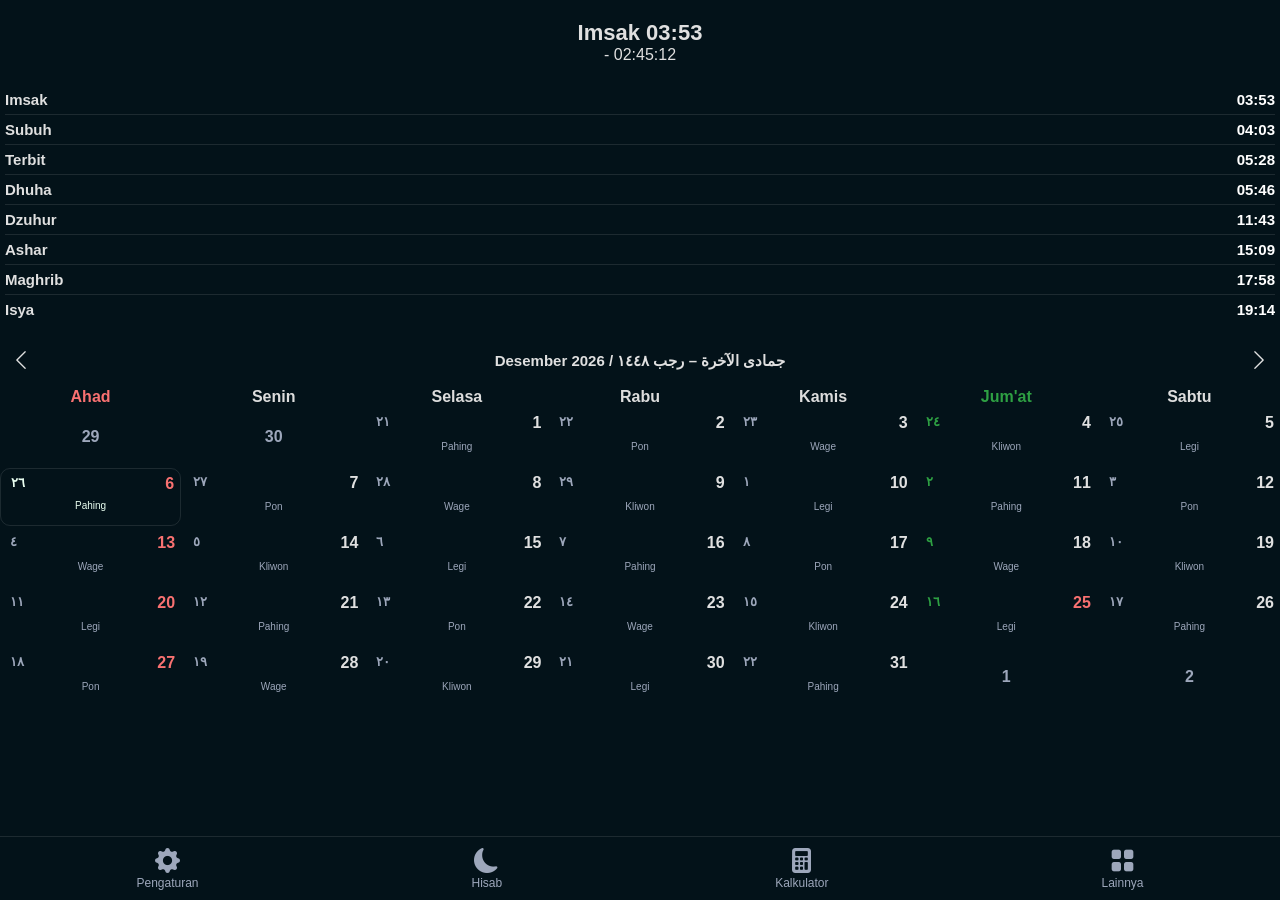
==== commit e4f8ee67: "Mengubah tampilan hisab pada Hisab Waktu Shalat v1.0" ====
--- a/index.html
+++ b/index.html
@@ -235,6 +235,8 @@
     
     <div class="hisab-tabs">
         <button class="tab active">IJTIMA</button>
+        <button class="tab">WAKTU SHALAT</button>
+        <button class="tab">GERHANA</button>
     </div>
     
     <!-- Konten Ijtima -->
@@ -278,6 +280,38 @@
             </select>
         </div>
         <button class="btn-process" id="btnProsesHisabIjtima">PROSES</button>
+    </div>
+    <div class="hisab-content" id="hisabWaktuShalat">
+        <div class="field">
+            <label>Tahun Masehi</label>
+            <input type="number" value="2026" id="inputWSTahun">
+        </div>
+        <div class="field">
+            <label>Bulan Hijriyah</label>
+            <select id='inputWSBulan'>
+                <option value="1">01. Januari</option>
+                <option value="2">02. Februari</option>
+                <option value="3">03. Maret</option>
+                <option value="4">04. April</option>
+                <option value="5">05. Mei</option>
+                <option value="6">06. Juni</option>
+                <option value="7">07. Juli</option>
+                <option value="8">08. Agustus</option>
+                <option value="9">09. September</option>
+                <option value="10">10. Oktober</option>
+                <option value="11">11. November</option>
+                <option value="12">12. Desember</option>
+            </select>
+        </div>
+        <div class="field">
+            <label>Tanggal</label>
+              <input type="number" value="1" id="inputWSTanggal">
+        </div>
+        <div class="field">
+            <label>Time Zone</label>
+              <input type="number" value="7" id="inputWSTZ">
+        </div>
+        <button class="btn-process" id="btnProsesWS">PROSES</button>
     </div>
     
 </div>
@@ -497,6 +531,15 @@
     </div>
     <div class="hasil-row" id="hasilHisabAkhirBulan"></div>
 </div>
+<div id="panelHasilHisabWS" class="hisab-panel hidden">
+    <div class="hisab-header">
+        <button id="btnBackToWS" class="back-btn">
+            <i class="bi bi-arrow-left"></i>
+        </button>
+        <h3>Hasil Hisab</h3>
+    </div>
+    <div class="hasil-row" id="hasilHisabWS"></div>
+</div>
 
 <!-- Menu Lainnya - Download -->
 <div id="panelMenuDownload" class="hisab-panel hidden">
@@ -532,10 +575,6 @@
     <div class="menu" id="menu-hisab">
         <i class="bi bi-moon-fill"></i>
         <br>Hisab
-    </div>
-    <div class="menu" id="menu-hisabWS">
-        <i class="bi bi-sun-fill"></i>
-        <br>Waktu Sholat
     </div>
     <div class="menu" id="menu-kalkulator">
         <i class="bi bi-calculator-fill"></i>
@@ -552,6 +591,7 @@
 <script src="js/sn.js"></script>
 <script src="js/fr.js"></script>
 <script src="js/jm.js"></script>
+<script src="js/ws.js"></script>
 <script src="js/menu-hisab.js"></script>
 <script src="js/menu-kalkulator.js"></script>
 <script src="js/menu-lainnya.js"></script>
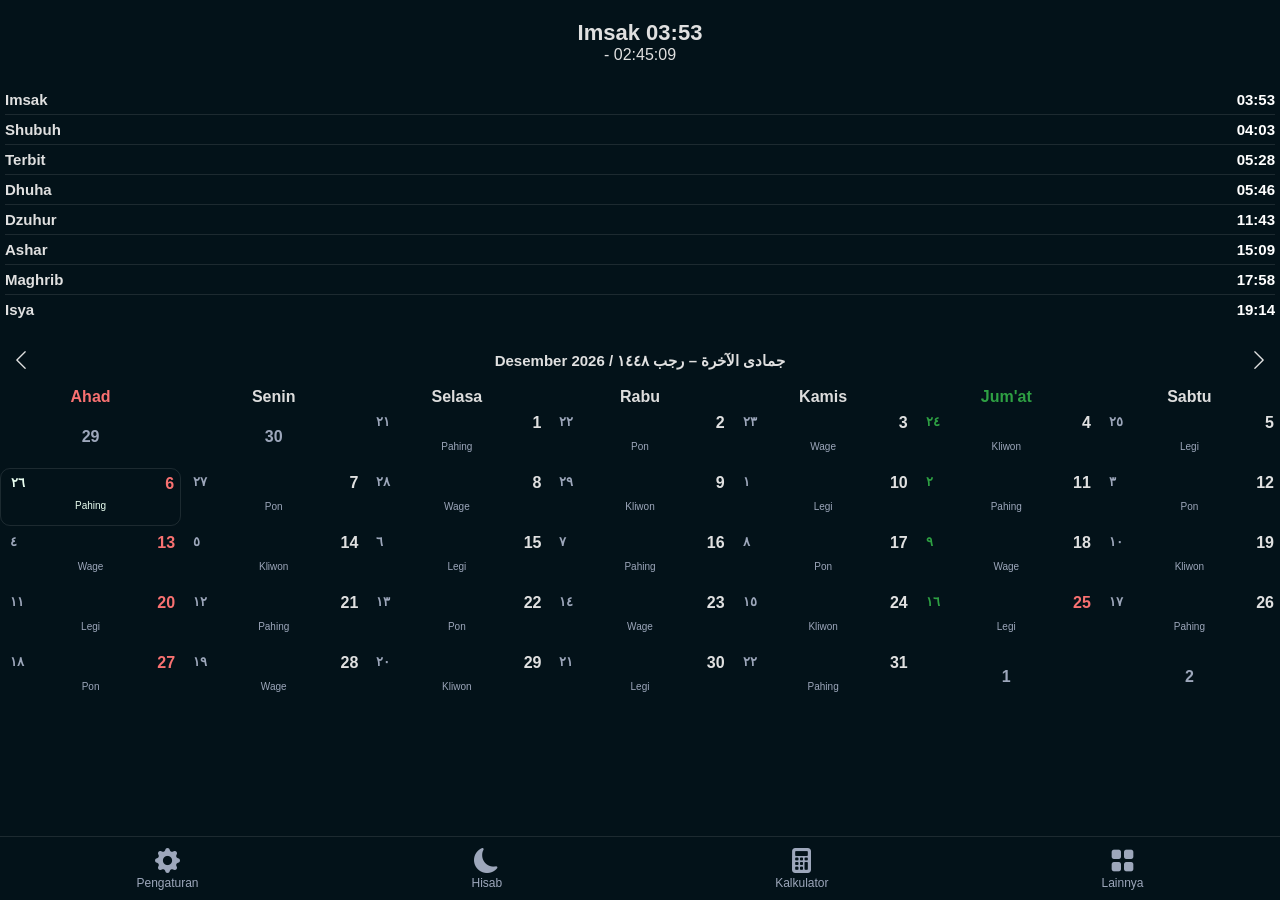
==== commit 7bb99474: "Mengubah tampilan hisab pada Hisab Waktu Shalat v1.1" ====
--- a/index.html
+++ b/index.html
@@ -152,7 +152,7 @@
 
 <!-- Kartu Countdown -->
 <div class="card countdown">
-    <strong id="nextSholatName">Subuh 04:30</strong>
+    <strong id="nextSholatName">Shubuh 04:30</strong>
     <span id="countdownTime">- 00:00:00</span>
 </div>
 
@@ -163,7 +163,7 @@
         <b id="imsak">--:--</b>
     </div>
     <div class="row">
-        <span>Subuh</span>
+        <span>Shubuh</span>
         <b id="subuh">--:--</b>
     </div>
     <div class="row">
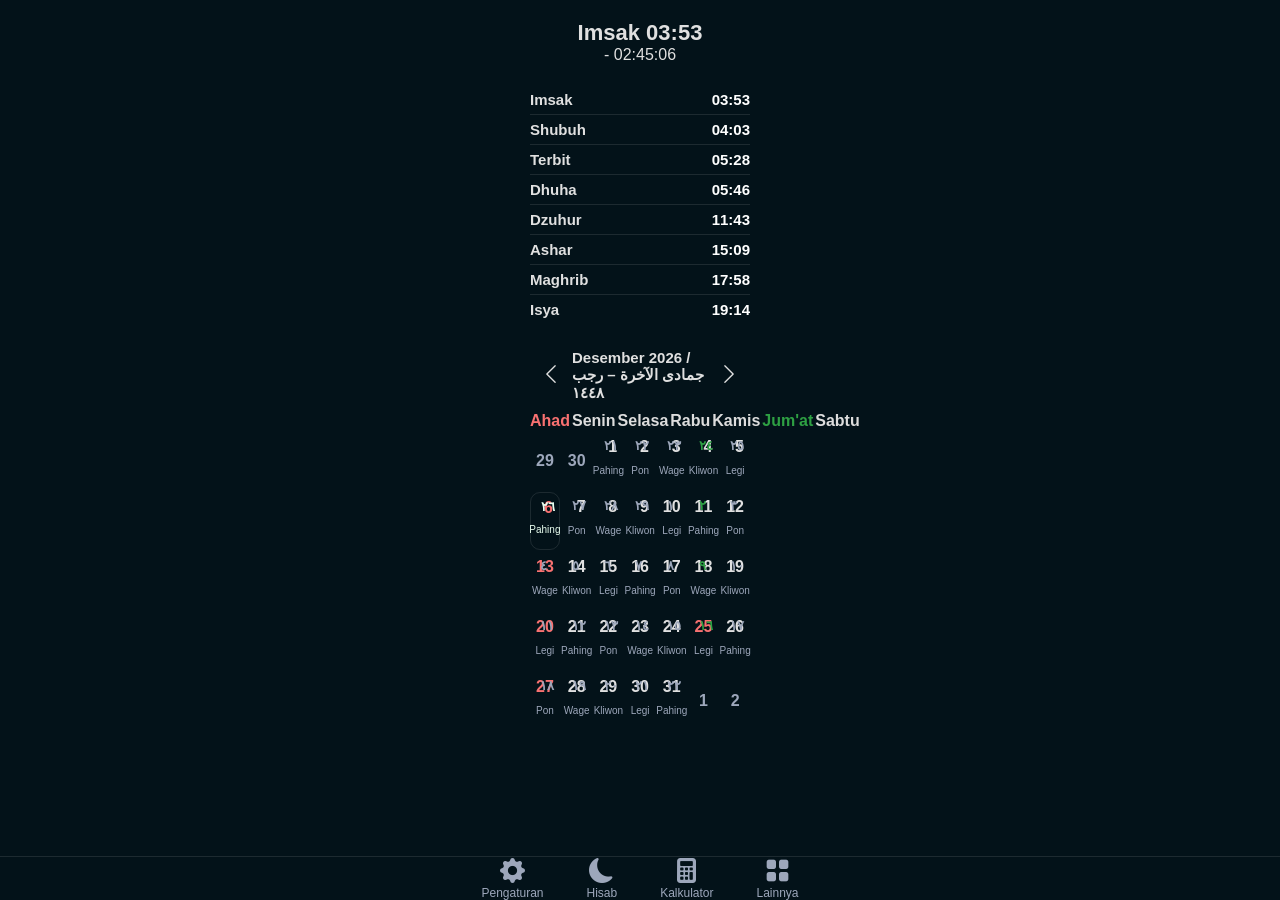
==== commit 35825fc9: "Menambahkan perhitungan gerhana bulan v1.0" ====
--- a/index.html
+++ b/index.html
@@ -242,11 +242,11 @@
     <!-- Konten Ijtima -->
     <div class="hisab-content" id="hisabAkhirBulan">
         <div class="field">
-            <label>Tahun</label>
+            <label>Tahun Hijri</label>
             <input type="number" value="1448" id="inputIjtimaTahun">
         </div>
         <div class="field">
-            <label>Bulan</label>
+            <label>Bulan Hijri</label>
             <select id='inputIjtimaBulan'>
                 <option value="1">01. Muharram</option>
                 <option value="2">02. Shafar</option>
@@ -312,6 +312,30 @@
               <input type="number" value="7" id="inputWSTZ">
         </div>
         <button class="btn-process" id="btnProsesWS">PROSES</button>
+    </div>
+    <div class="hisab-content" id="hisabGerhana">
+        <div class="field">
+            <label>Tahun Masehi</label>
+            <input type="number" value="2026" id="inputGerhanaTahun">
+        </div>
+        <div class="field">
+            <label>Zona Waktu</label>
+              <input type="number" value="7" id="inputZonaGerhana">
+        </div>
+        <div class="field">
+            <label>Jenis Gerhana</label>
+            <select id="inputJenisGerhana">
+              <option value="gb">Gerhana Bulan</option>
+              <option value="gm">Gerhana Matahari</option>
+            </select>
+        </div>
+        <div class="field">
+            <label>Metode</label>
+            <select id="inputGerhanaMetode">
+              <option value="gjm">Jean Meeus</option>
+            </select>
+        </div>
+        <button class="btn-process" id="btnProsesHisabGerhana">PROSES</button>
     </div>
     
 </div>
@@ -527,7 +551,7 @@
         <button id="btnBackToIjtima" class="back-btn">
             <i class="bi bi-arrow-left"></i>
         </button>
-        <h3>Hasil Hisab</h3>
+        <h3>Hasil Hisab Ijtima</h3>
     </div>
     <div class="hasil-row" id="hasilHisabAkhirBulan"></div>
 </div>
@@ -536,9 +560,18 @@
         <button id="btnBackToWS" class="back-btn">
             <i class="bi bi-arrow-left"></i>
         </button>
-        <h3>Hasil Hisab</h3>
+        <h3>Hasil Hisab Waktu Shalat</h3>
     </div>
     <div class="hasil-row" id="hasilHisabWS"></div>
+</div>
+<div id="panelHasilHisabGerhana" class="hisab-panel hidden">
+    <div class="hisab-header">
+        <button id="btnBackToGerhana" class="back-btn">
+            <i class="bi bi-arrow-left"></i>
+        </button>
+        <h3>Hasil Hisab Gerhana</h3>
+    </div>
+    <div class="hasil-row" id="hasilHisabGerhana"></div>
 </div>
 
 <!-- Menu Lainnya - Download -->
@@ -592,6 +625,8 @@
 <script src="js/fr.js"></script>
 <script src="js/jm.js"></script>
 <script src="js/ws.js"></script>
+<script src="js/gb.js"></script>
+<script src="js/gm.js"></script>
 <script src="js/menu-hisab.js"></script>
 <script src="js/menu-kalkulator.js"></script>
 <script src="js/menu-lainnya.js"></script>
--- a/css/style.css
+++ b/css/style.css
@@ -68,6 +68,16 @@
 .card {
   padding:5px;
 }
+@media (min-width: 768px) {
+  .card {
+    padding:5px 350px;
+  }
+}
+@media (min-width: 1024px) {
+  .card {
+    padding:5px 530px;
+  }
+}
 
 .sholat-list .row{
   display:flex;
@@ -106,6 +116,17 @@
 .calendar-card {
   margin-top: 15px;
 }
+@media (min-width: 768px) {
+  .calendar-card {
+    padding:5px 350px;
+  }
+}
+@media (min-width: 1024px) {
+  .calendar-card {
+    padding:5px 530px;
+  }
+}
+
 
 .calendar-header {
   display:flex;
@@ -234,6 +255,16 @@
   justify-content:space-around;
   padding:10px 0;
   border-top:1px solid rgba(255,255,255,0.1);
+}
+@media (min-width: 768px) {
+  .footer {
+    padding:0 570px;
+  }
+}
+@media (min-width: 1024px) {
+  .footer {
+    padding:0 460px;
+  }
 }
 
 .footer .menu {
@@ -527,6 +558,19 @@
   overflow-y: auto;
   animation: slideUp .7200s ease;
 }
+@media (min-width: 768px) {
+  .hisab-panel {
+    padding:0;
+    margin:0 25%;
+  }
+}
+@media (min-width: 1024px) {
+  .hisab-panel {
+    padding:0;
+    margin:0 37%;
+  }
+}
+
 body.light .hisab-panel {
   background: var(--light);
 }
@@ -730,19 +774,6 @@
   margin-top: 10px;
 }
 
-.hisab-panel::-webkit-scrollbar {
-  width: 6px;
-}
-
-.hisab-panel::-webkit-scrollbar-thumb {
-  background: #555;
-  border-radius: 3px;
-}
-
-.hisab-panel::-webkit-scrollbar-track {
-  background: #1e1e1e;
-}
-
 .hisab-panel.show,
 .overlay.show {
   display: block;
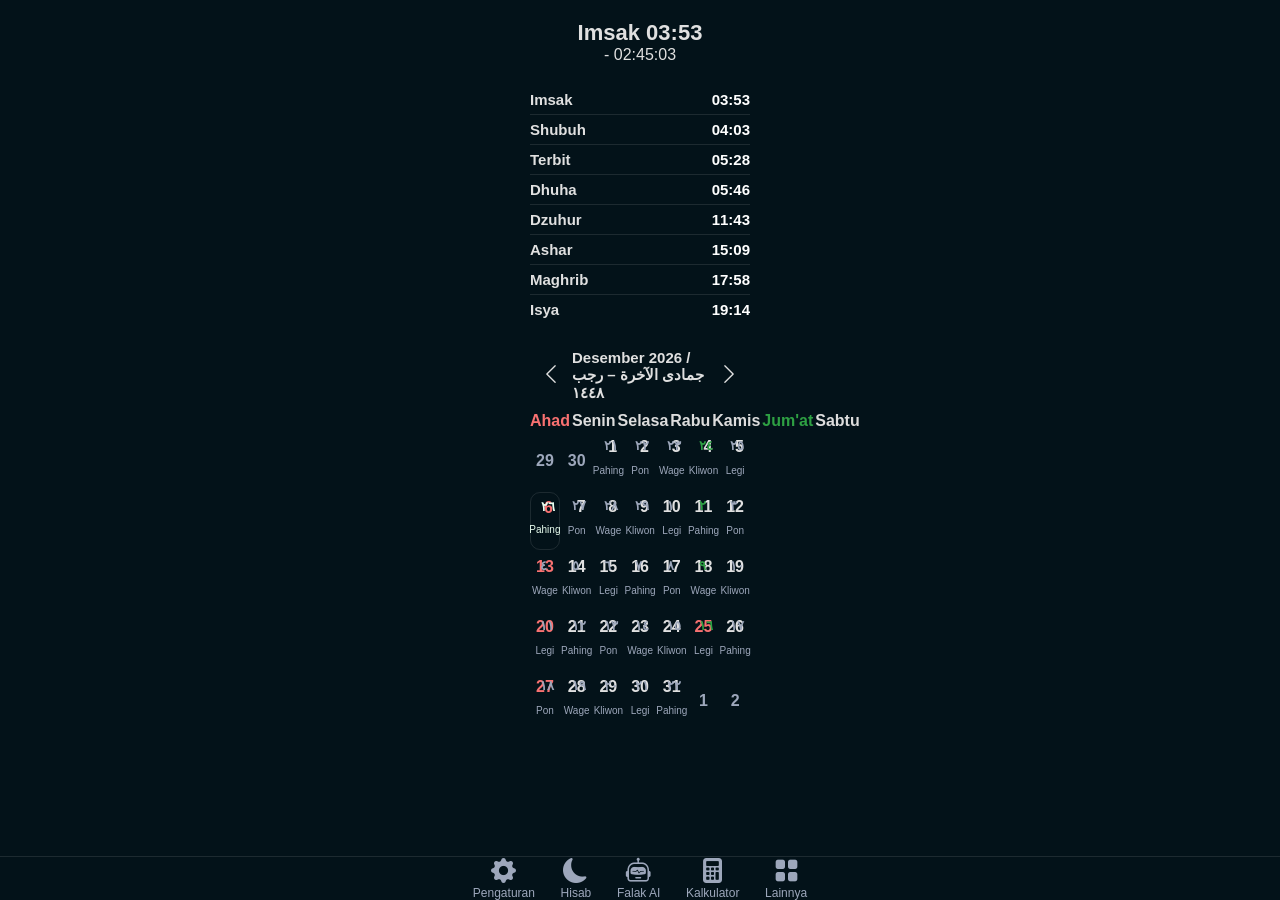
==== commit 68ebd956: "Update" ====
--- a/index.html
+++ b/index.html
@@ -276,7 +276,8 @@
             <select id='inputIjtimaMetode'>
                 <option value="sn">Sullamu an-Nayirein</option>
                 <option value="fr">Fathu ar-Rouf Al-Mannan</option>
-                <option value="jm" selected>Jean Meeus</option>
+                <option value="jm">Jean Meeus</option>
+                <option value="mk" selected>Mukhtasor</option>
             </select>
         </div>
         <button class="btn-process" id="btnProsesHisabIjtima">PROSES</button>
@@ -350,8 +351,8 @@
     </div>
     
     <div class="kalkulator-tabs">
-        <button class="tab active">HARI TAHLIL</button>
-        <button class="tab">HARI LAHIR</button>
+        <button class="tab active">H-TAHLIL</button>
+        <button class="tab">H-LAHIR</button>
         <button class="tab">CVR-H to M</button>
         <button class="tab">CVR-M to H</button>
     </div>
@@ -609,6 +610,10 @@
         <i class="bi bi-moon-fill"></i>
         <br>Hisab
     </div>
+    <div class="menu" id="">
+        <a href="falakAi.html"><i class="bi bi-robot"></i></a>
+        <br>Falak AI
+    </div>
     <div class="menu" id="menu-kalkulator">
         <i class="bi bi-calculator-fill"></i>
         <br>Kalkulator
@@ -624,6 +629,8 @@
 <script src="js/sn.js"></script>
 <script src="js/fr.js"></script>
 <script src="js/jm.js"></script>
+<script src="js/im.js"></script>
+<script src="js/mk.js"></script>
 <script src="js/ws.js"></script>
 <script src="js/gb.js"></script>
 <script src="js/gm.js"></script>
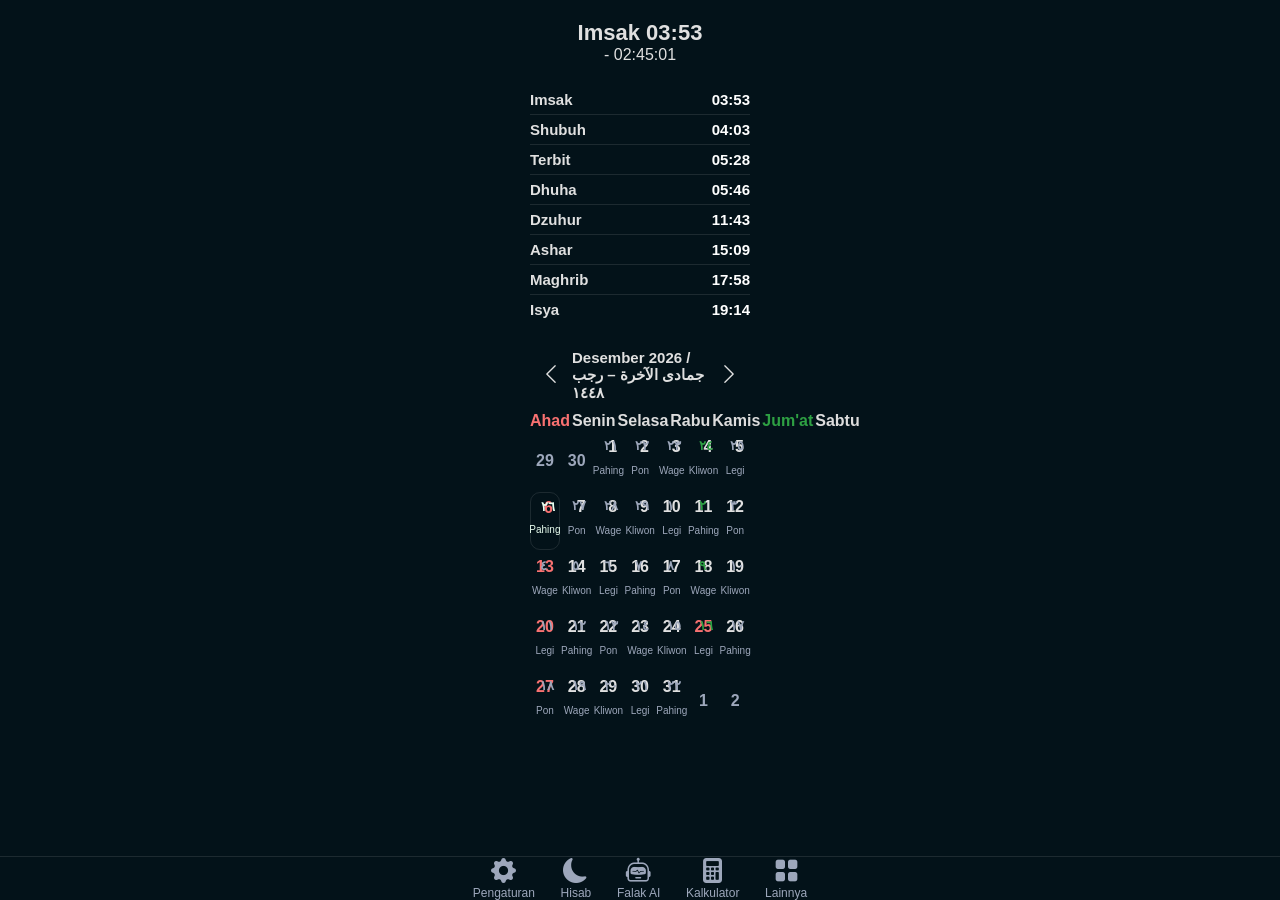
==== commit 520b105f: "Menambahkan menu FalakAI" ====
--- a/index.html
+++ b/index.html
@@ -611,7 +611,7 @@
         <br>Hisab
     </div>
     <div class="menu" id="">
-        <a href="falakAi.html"><i class="bi bi-robot"></i></a>
+        <a href="falakAI.html"><i class="bi bi-robot"></i></a>
         <br>Falak AI
     </div>
     <div class="menu" id="menu-kalkulator">
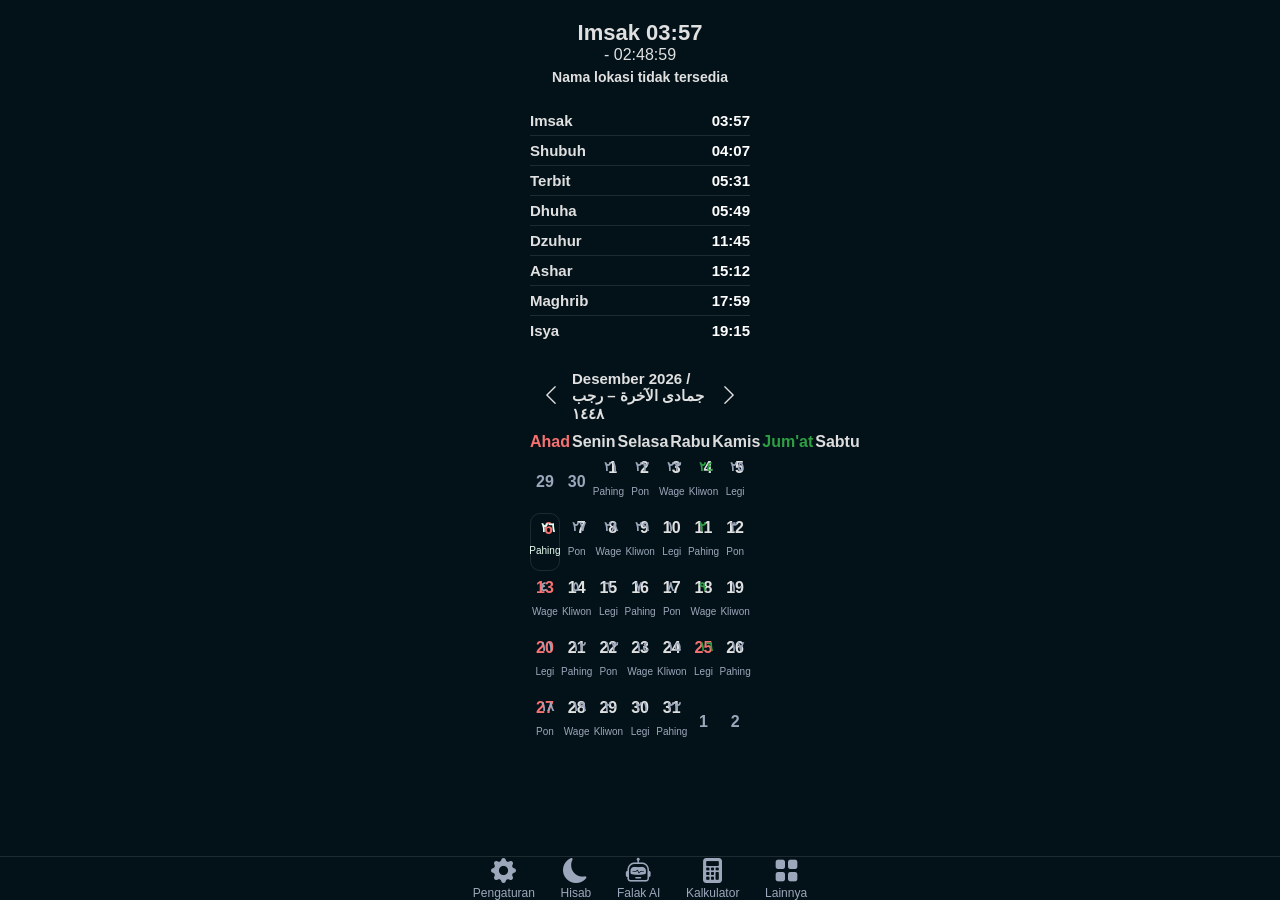
==== commit f176712c: "Update" ====
--- a/index.html
+++ b/index.html
@@ -154,6 +154,7 @@
 <div class="card countdown">
     <strong id="nextSholatName">Shubuh 04:30</strong>
     <span id="countdownTime">- 00:00:00</span>
+    <div id="namaLokasi">Mendeteksi lokasi...</div>
 </div>
 
 <!-- Daftar Waktu Sholat -->
--- a/css/style.css
+++ b/css/style.css
@@ -55,7 +55,7 @@
   background:var(--bg);
   color:var(--text);
   padding-bottom:80px;
-  font-family: font-family: "Google Sans", "Roboto", "Segoe UI", "Open Sans", sans-serif;;
+  font-family: "Google Sans", "Roboto", "Segoe UI", "Open Sans", sans-serif;
 }
 
 #app {
@@ -1257,4 +1257,42 @@
 
 .day:hover .date {
     font-weight: bold;
+}
+
+#namaLokasi {
+  margin-top: 5px;
+}
+
+#namaLokasi {
+  /* Pengaturan dasar */
+  white-space: nowrap;
+  display: block;
+  width: 100%;
+  font-size: 14px;
+  font-weight: 600;
+  position: relative;
+  
+  /* Animasi berjalan dari kanan ke kiri */
+  animation: jalanKiri 8s linear infinite;
+}
+
+@keyframes jalanKiri {
+  0% {
+    transform: translateX(100%);
+    opacity: 0;
+  }
+  10% {
+    opacity: 1;
+  }
+  50% {
+    transform: translateX(0%);
+    opacity: 1; /* Separuh hilang di tengah */
+  }
+  90% {
+    opacity: 2;
+  }
+  100% {
+    transform: translateX(-100%);
+    opacity: 0;
+  }
 }
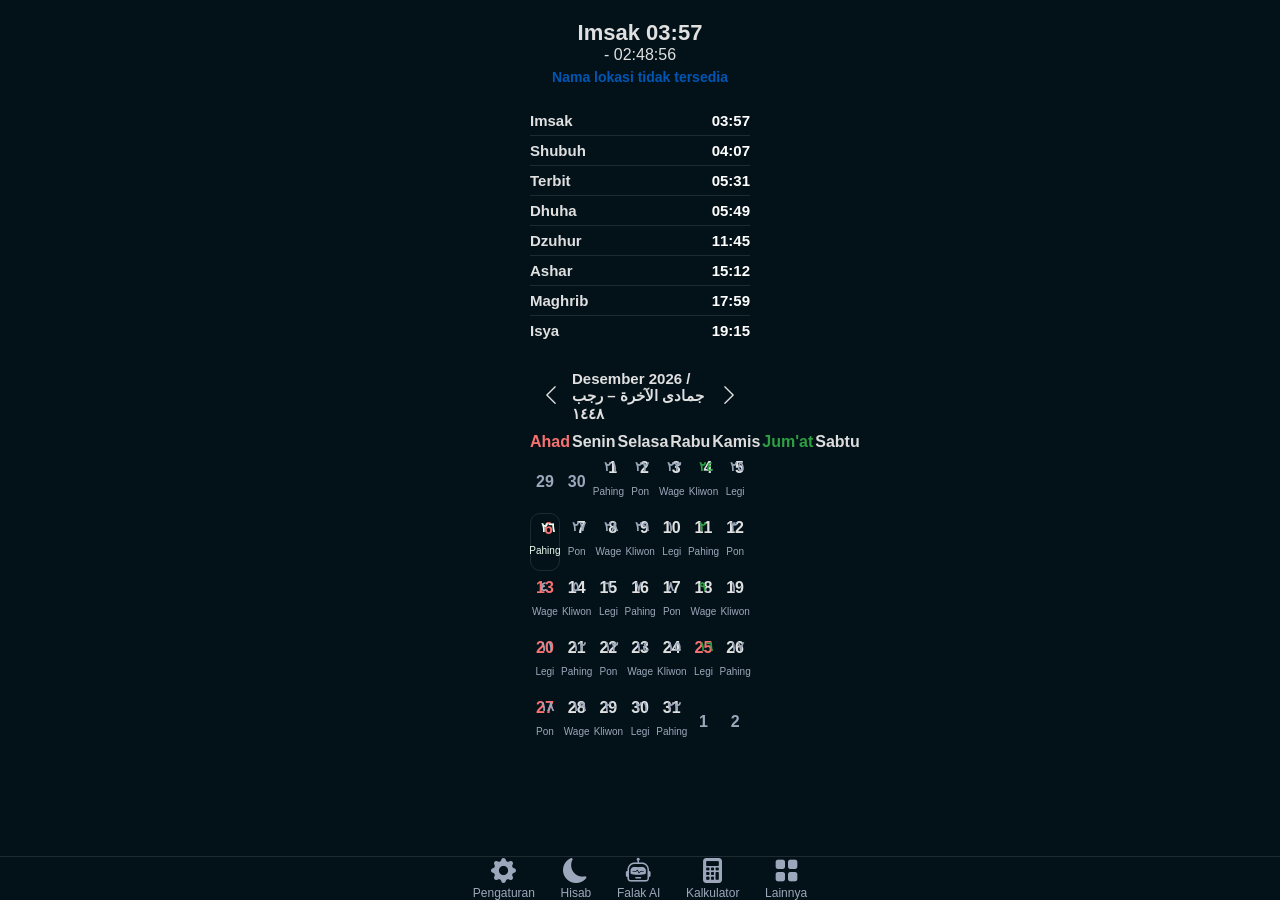
==== commit dc5ffeae: "update: falakAI, index, style, mk.js" ====
--- a/index.html
+++ b/index.html
@@ -149,7 +149,21 @@
         </div>
     </div>
 </div>
-
+      
+<!-- Dropdown Menu -->
+<div class="header-menu">
+  <div class="dropdown-menu" id="dropdownMenu" style="display: none;">
+    <button class="dropdown-item" id="btnMenuProfil">
+      <i class="bi bi-person"></i>
+      <span>Profil</span>
+    </button>
+    <button class="dropdown-item" id="btnMenuHapus">
+      <i class="bi bi-trash"></i>
+      <span>Hapus Obrolan</span>
+    </button>
+  </div>
+</div>
+      
 <!-- Kartu Countdown -->
 <div class="card countdown">
     <strong id="nextSholatName">Shubuh 04:30</strong>
@@ -223,7 +237,7 @@
     <div class="calendar-grid calendar-days" id="calendarDays"></div>
  </div>
 
-</div>
+</div.header-menu>
 <div id="hisabOverlay" class="overlay hidden"></div>
 
 <div id="panelHisab" class="hisab-panel hidden">
--- a/css/style.css
+++ b/css/style.css
@@ -79,6 +79,25 @@
   }
 }
 
+.header-menu {
+  position: relative;
+  margin-left: auto;
+}
+.header-menu-btn {
+  background: none;
+  border: none;
+  font-size: 20px;
+  cursor: pointer;
+  color: #e0e0e0;
+  padding: 8px 10px;
+  border-radius: 8px;
+  transition: all 0.3s ease;
+}
+
+.header-menu-btn:hover {
+  background: rgba(124, 77, 255, 0.1);
+  color: #7c4dff;
+}
 .sholat-list .row{
   display:flex;
   justify-content:space-between;
@@ -1271,6 +1290,7 @@
   font-size: 14px;
   font-weight: 600;
   position: relative;
+  color:#0056b3;
   
   /* Animasi berjalan dari kanan ke kiri */
   animation: jalanKiri 8s linear infinite;
